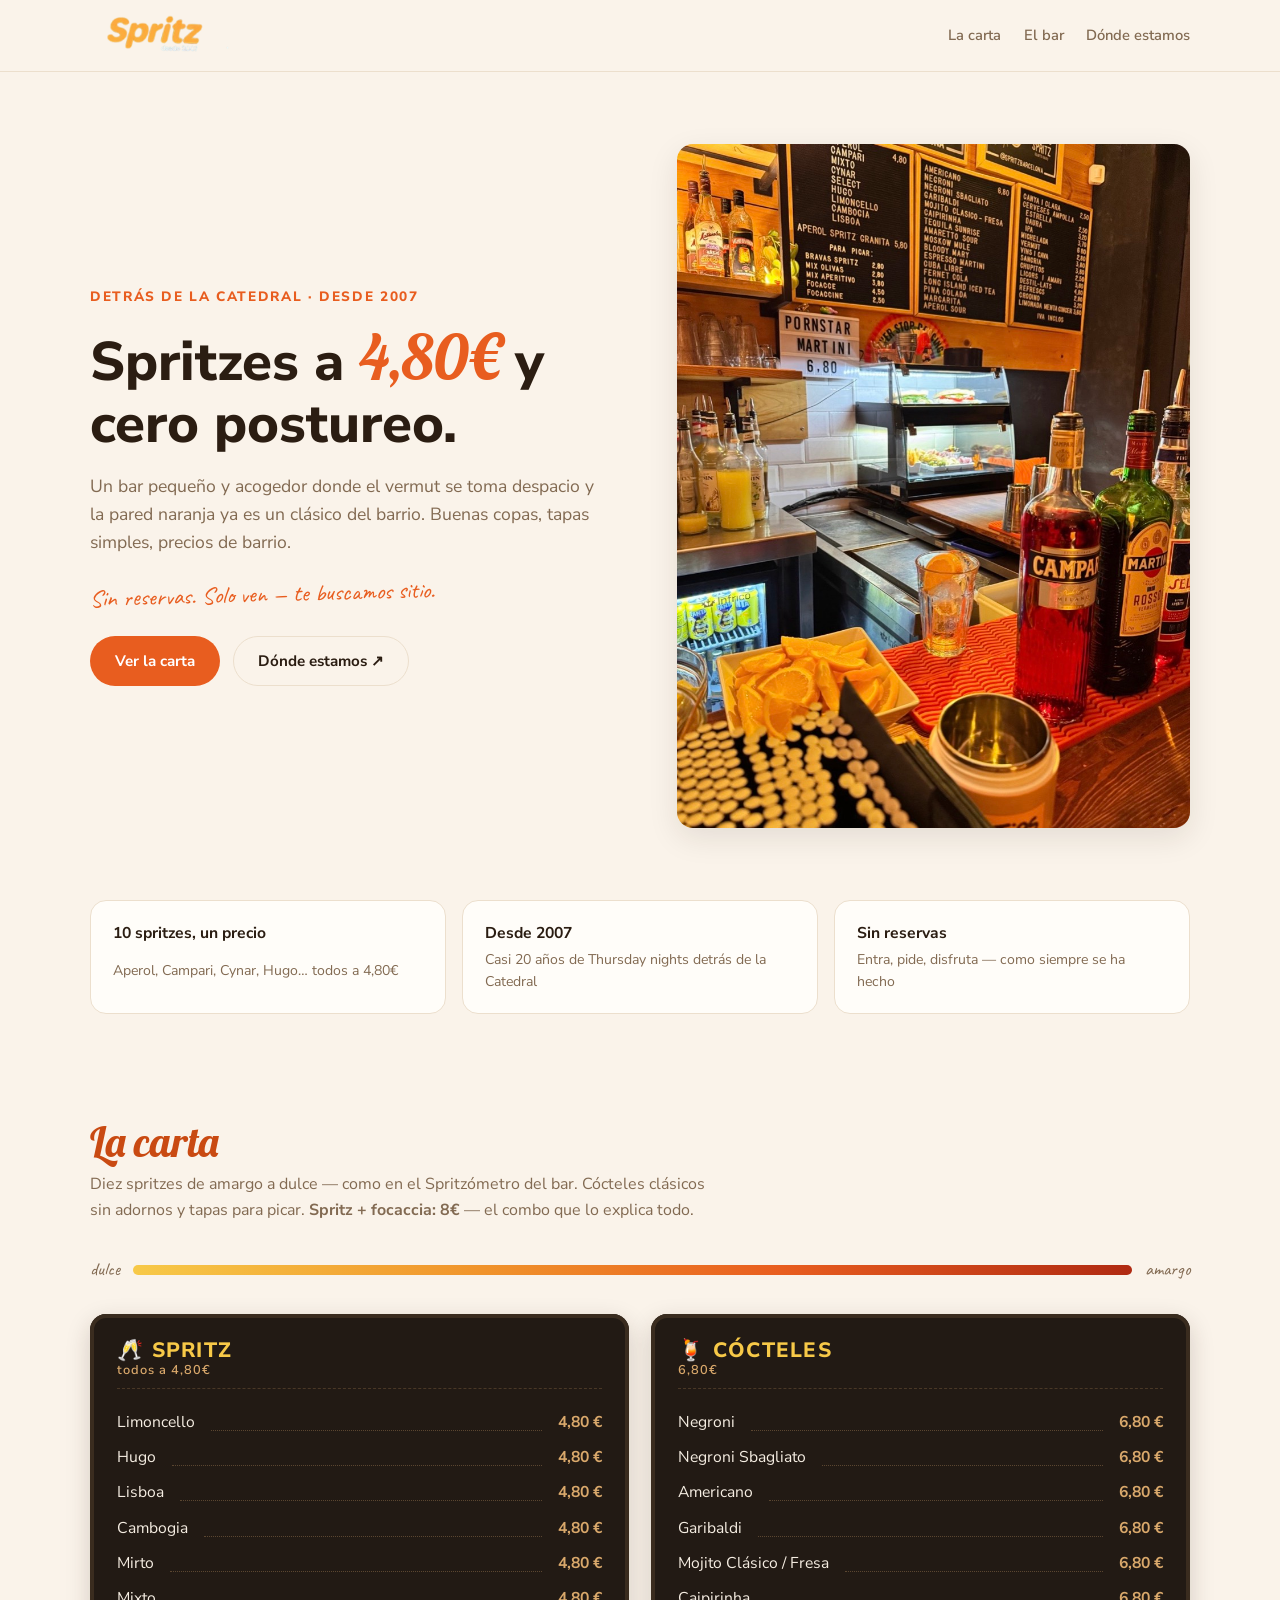
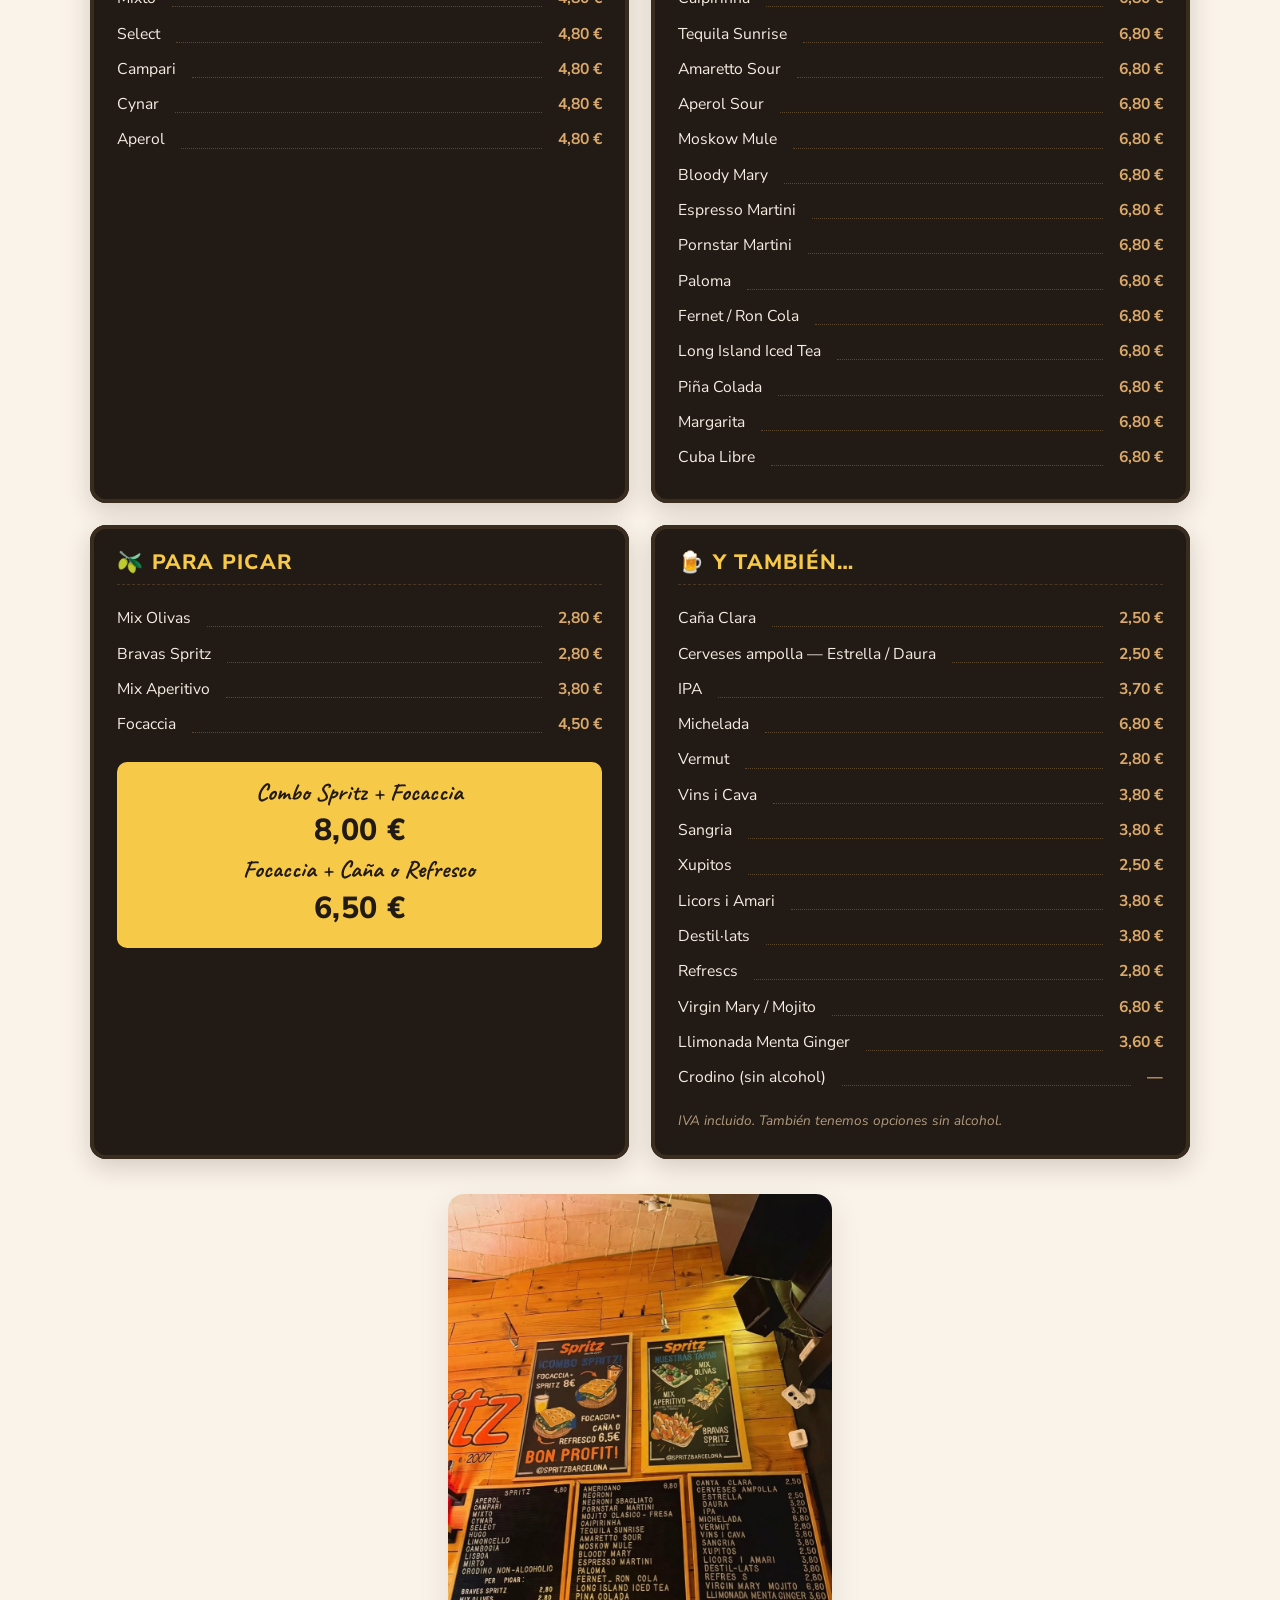
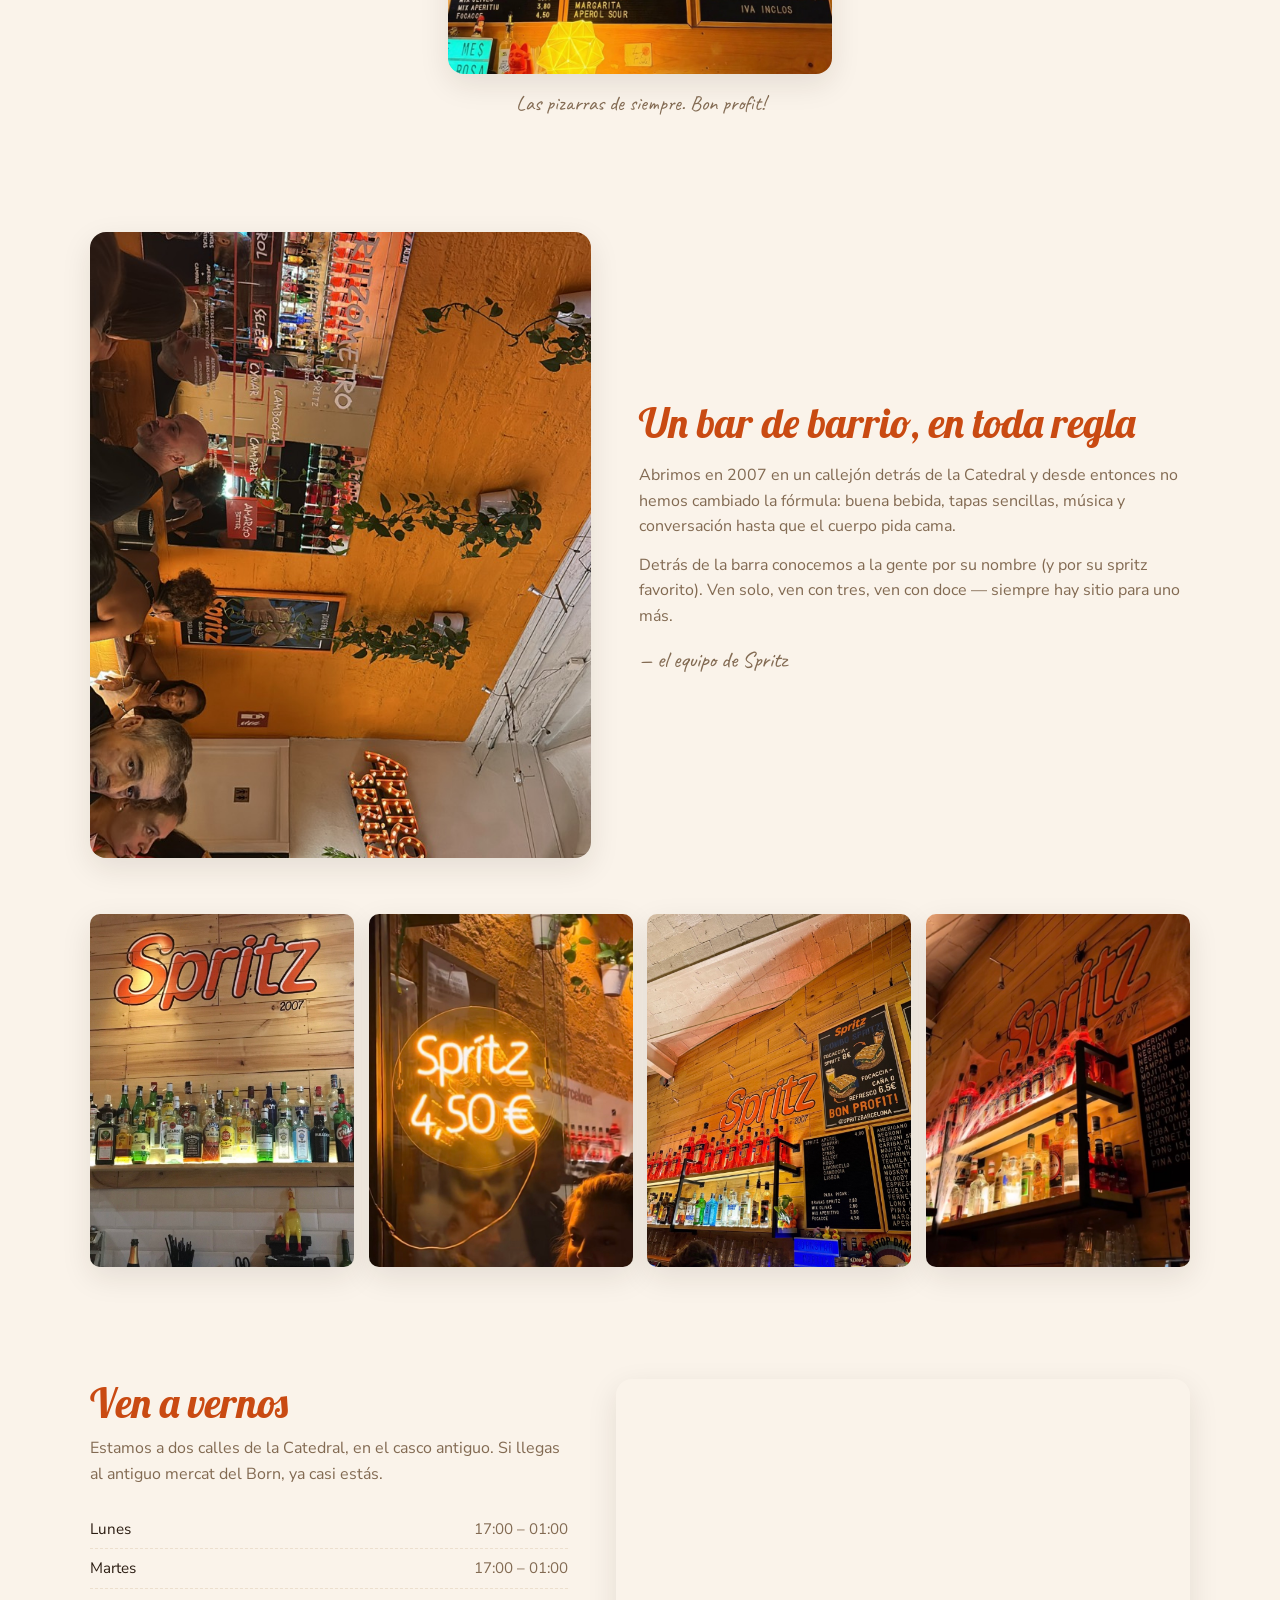
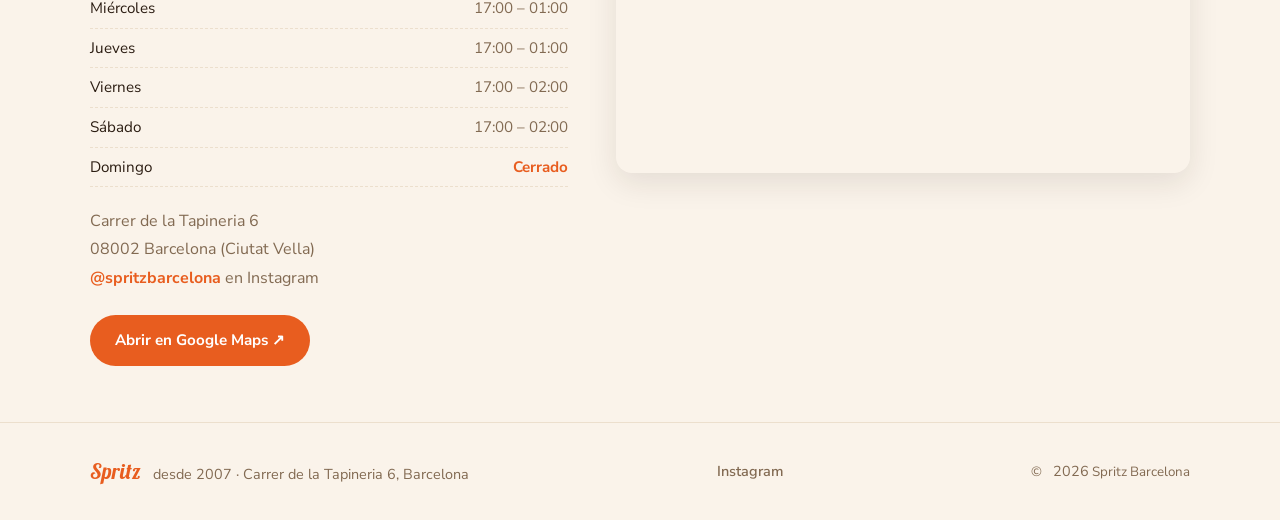
==== preview.html @ d7db5c10 "Initial build: Spritz Barcelona one-page site (menu, theme, gallery, map)" ====
<!doctype html>
<html lang="es">
  <head>
    <meta charset="UTF-8" />
    <meta name="viewport" content="width=device-width, initial-scale=1.0" />
    <title>Spritz Barcelona — Cocktail bar detrás de la Catedral desde 2007</title>
    <meta
      name="description"
      content="Spritz Barcelona: cocktail bar y tapas en Carrer de la Tapineria 6, Ciutat Vella. Spritzes a 4,80€, cócteles 6,80€. Sin reservas — ven cuando quieras. Desde 2007."
    />

    <!-- Open Graph -->
    <meta property="og:title" content="Spritz Barcelona — desde 2007" />
    <meta property="og:description" content="Spritzes a 4,80€, cócteles y tapas detrás de la Catedral. Sin reservas — solo ven." />
    <meta property="og:type" content="website" />
    <meta property="og:locale" content="es_ES" />
    <meta property="og:image" content="assets/web/orange-wall.jpg" />

    <!-- Fonts: retro script for the logo feel + friendly humanist body -->
    <link rel="preconnect" href="https://fonts.googleapis.com" />
    <link rel="preconnect" href="https://fonts.gstatic.com" crossorigin />
    <link
      href="https://fonts.googleapis.com/css2?family=Lobster&family=Nunito+Sans:ital,opsz,wght@0,6..12,400;0,6..12,600;0,6..12,700;0,6..12,800;1,6..12,400&family=Caveat:wght@600&display=swap"
      rel="stylesheet"
    />

    <style>
/* ============================================================
   SPRITZ BARCELONA — styles
   Palette & texture pulled from the room itself:
   burnt-orange wall, pine wood, letterboard black, cream.
   ============================================================ */

:root {
  /* Brand palette — from the orange wall + pine + letterboards */
  --c-primary: #e85d1f;        /* burnt orange — buttons, accents, prices */
  --c-primary-dark: #c94a12;   /* hover states */
  --c-bg: #faf3ea;             /* warm cream page background */
  --c-surface: #fffdf9;        /* cards, panels */
  --c-text: #2b1d12;           /* deep warm brown text */
  --c-text-muted: #826a52;     /* secondary text */
  --c-border: #ecdfcd;
  --c-wood: #d9a86b;           /* pine tone for strips/badges */
  --c-board: #221a14;          /* letterboard black */
  --c-board-text: #f5ede2;     /* letterboard cream text */

  /* Typography */
  --font-display: "Lobster", cursive;     /* retro script, like the wall logo */
  --font-body: "Nunito Sans", sans-serif;
  --font-hand: "Caveat", cursive;         /* handwritten accents */

  /* Shape & rhythm */
  --radius: 16px;
  --radius-sm: 10px;
  --max-width: 1100px;
  --shadow: 0 10px 30px rgb(43 29 18 / 0.1);
  --board-shadow: inset 0 0 0 4px #3a2c1f, 0 8px 24px rgb(43 29 18 / 0.18);
}

* { box-sizing: border-box; margin: 0; padding: 0; }

html { scroll-behavior: smooth; }

section[id] { scroll-margin-top: 80px; }

body {
  font-family: var(--font-body);
  background: var(--c-bg);
  color: var(--c-text);
  line-height: 1.6;
}

img { max-width: 100%; display: block; }

h1, h2, h3 { font-family: var(--font-body); line-height: 1.15; }

/* ---------- Topbar ---------- */
.topbar {
  position: sticky;
  top: 0;
  z-index: 50;
  display: flex;
  align-items: center;
  justify-content: space-between;
  gap: 1rem;
  padding: 0.6rem max(1.25rem, calc((100vw - var(--max-width)) / 2));
  background: color-mix(in srgb, var(--c-bg) 88%, transparent);
  backdrop-filter: blur(10px);
  border-bottom: 1px solid var(--c-border);
}

.brand { display: flex; align-items: center; gap: 0.6rem; text-decoration: none; color: inherit; }
.brand-logo { height: 52px; width: auto; }
.brand-name { font-family: var(--font-display); font-weight: 700; font-size: 1.05rem; }

.nav { display: flex; gap: 1.4rem; }
.nav a {
  color: var(--c-text-muted);
  text-decoration: none;
  font-size: 0.92rem;
  font-weight: 600;
}
.nav a:hover { color: var(--c-primary); }

/* ---------- Buttons ---------- */
.btn {
  display: inline-block;
  padding: 0.75rem 1.5rem;
  border-radius: 999px;
  font-weight: 700;
  font-size: 0.95rem;
  text-decoration: none;
  border: 1.5px solid transparent;
  cursor: pointer;
  transition: background 0.15s ease, color 0.15s ease, border-color 0.15s ease;
}
.btn.primary { background: var(--c-primary); color: #fff; }
.btn.primary:hover { background: var(--c-primary-dark); }
.btn.ghost { border-color: var(--c-border); color: var(--c-text); background: transparent; }
.btn.ghost:hover { border-color: var(--c-primary); color: var(--c-primary); }

.top-cta { display: none; }

/* ---------- Hero ---------- */
.hero {
  display: grid;
  grid-template-columns: 1.05fr 1fr;
  gap: 3rem;
  align-items: center;
  padding: 4.5rem max(1.25rem, calc((100vw - var(--max-width)) / 2));
}
.eyebrow {
  color: var(--c-primary);
  font-weight: 800;
  font-size: 0.85rem;
  text-transform: uppercase;
  letter-spacing: 0.12em;
  margin-bottom: 0.8rem;
}
.hero h1 { font-size: clamp(2.2rem, 5vw, 3.4rem); font-weight: 800; margin-bottom: 1rem; }
.price-pop {
  color: var(--c-primary);
  font-family: var(--font-display);
  font-weight: 400;
  font-size: 1.15em;
}
.hero-sub { color: var(--c-text-muted); font-size: 1.1rem; max-width: 46ch; }
.no-reservas {
  font-family: var(--font-hand);
  font-size: 1.5rem;
  color: var(--c-primary);
  margin-top: 1.2rem;
  transform: rotate(-1.5deg);
  display: inline-block;
}
.hero-actions { display: flex; gap: 0.8rem; margin-top: 1.4rem; flex-wrap: wrap; }
.hero-media img {
  border-radius: var(--radius);
  box-shadow: var(--shadow);
  aspect-ratio: 3 / 4;
  object-fit: cover;
}

/* ---------- Highlights ---------- */
.highlights {
  display: grid;
  grid-template-columns: repeat(3, 1fr);
  gap: 1rem;
  padding: 0 max(1.25rem, calc((100vw - var(--max-width)) / 2)) 3rem;
}
.highlight {
  background: var(--c-surface);
  border: 1px solid var(--c-border);
  border-radius: var(--radius);
  padding: 1.2rem 1.4rem;
  display: grid;
  gap: 0.2rem;
}
.highlight strong { font-size: 0.98rem; }
.highlight span { color: var(--c-text-muted); font-size: 0.88rem; }

/* ---------- Sections ---------- */
.section {
  padding: 3.5rem max(1.25rem, calc((100vw - var(--max-width)) / 2));
}
.section-head { max-width: 62ch; margin-bottom: 2rem; }
.section-head h2 {
  font-size: clamp(1.9rem, 4vw, 2.6rem);
  font-family: var(--font-display);
  font-weight: 400;
  color: var(--c-primary-dark);
}
.section-head p { color: var(--c-text-muted); margin-top: 0.4rem; }

/* ---------- Spritz strip (dulce → amargo) ---------- */
.spritz-strip {
  display: flex;
  align-items: center;
  gap: 0.8rem;
  margin-bottom: 1.8rem;
}
.strip-label {
  font-family: var(--font-hand);
  font-size: 1.15rem;
  color: var(--c-text-muted);
  white-space: nowrap;
}
.strip-dots {
  flex: 1;
  height: 10px;
  border-radius: 999px;
  background: linear-gradient(90deg, #f7c948 0%, #f0932b 35%, #e85d1f 65%, #b02a12 100%);
}

/* ---------- Menu blocks: letterboard style ---------- */
.menu-columns {
  display: grid;
  grid-template-columns: repeat(2, 1fr);
  gap: 1.4rem;
}
.menu-block {
  background: var(--c-board);
  border-radius: var(--radius);
  padding: 1.6rem 1.7rem 1.7rem;
  box-shadow: var(--board-shadow);
  color: var(--c-board-text);
}
.menu-block h3 {
  font-size: 1.3rem;
  font-weight: 800;
  letter-spacing: 0.06em;
  text-transform: uppercase;
  color: #f7c948;
  margin-bottom: 1rem;
  border-bottom: 1px dashed #4a3826;
  padding-bottom: 0.6rem;
}
.menu-price-note {
  display: block;
  font-size: 0.8rem;
  font-weight: 600;
  letter-spacing: 0.08em;
  color: var(--c-wood);
  text-transform: none;
}
.menu-block ul { list-style: none; }
.menu-block li {
  display: flex;
  justify-content: space-between;
  gap: 1rem;
  padding: 0.32rem 0;
  font-size: 0.98rem;
}
.menu-block li .dots {
  flex: 1;
  border-bottom: 1px dotted #5b4630;
  transform: translateY(-4px);
}
.menu-block li .item-price {
  color: var(--c-wood);
  font-weight: 700;
  white-space: nowrap;
}
.menu-note { margin-top: 0.9rem; font-size: 0.85rem; color: #b39b7e; font-style: italic; }

/* Combo card — the star of the letterboard */
.combo-card {
  margin-top: 1.2rem;
  background: #f7c948;
  color: var(--c-board);
  border-radius: var(--radius-sm);
  padding: 1rem 1.2rem;
  text-align: center;
}
.combo-card .combo-title {
  font-family: var(--font-hand);
  font-size: 1.5rem;
  font-weight: 700;
  line-height: 1.2;
}
.combo-card .combo-price {
  display: block;
  font-size: 1.9rem;
  font-weight: 800;
  letter-spacing: 0.02em;
}

/* Menu photo */
.menu-photo { margin-top: 2.2rem; text-align: center; }
.menu-photo img {
  border-radius: var(--radius);
  box-shadow: var(--shadow);
  margin: 0 auto;
  max-height: 480px;
  width: auto;
  max-width: 100%;
}
.menu-photo figcaption {
  margin-top: 0.8rem;
  font-family: var(--font-hand);
  font-size: 1.3rem;
  color: var(--c-text-muted);
}

/* ---------- About ---------- */
.about {
  display: grid;
  grid-template-columns: 1fr 1.1fr;
  gap: 3rem;
  align-items: center;
}
.about-media img { border-radius: var(--radius); box-shadow: var(--shadow); aspect-ratio: 4 / 5; object-fit: cover; }
.about-copy h2 {
  font-family: var(--font-display);
  font-weight: 400;
  font-size: clamp(1.9rem, 4vw, 2.6rem);
  color: var(--c-primary-dark);
  margin-bottom: 1rem;
}
.about-copy p { color: var(--c-text-muted); margin-bottom: 0.8rem; }
.about-signature { font-family: var(--font-hand); font-size: 1.4rem; color: var(--c-primary); }

/* ---------- Gallery ---------- */
.gallery {
  display: grid;
  grid-template-columns: repeat(4, 1fr);
  gap: 0.9rem;
  padding: 0 max(1.25rem, calc((100vw - var(--max-width)) / 2)) 3.5rem;
}
.gallery img {
  width: 100%;
  aspect-ratio: 3 / 4;
  object-fit: cover;
  border-radius: var(--radius-sm);
  box-shadow: var(--shadow);
}

/* ---------- Visit ---------- */
.visit {
  display: grid;
  grid-template-columns: 1fr 1.2fr;
  gap: 3rem;
  align-items: start;
}
.visit-info h2 {
  font-family: var(--font-display);
  font-weight: 400;
  font-size: clamp(1.9rem, 4vw, 2.6rem);
  color: var(--c-primary-dark);
  margin-bottom: 0.6rem;
}
.visit-lede { color: var(--c-text-muted); margin-bottom: 1.4rem; }
.hours-list { list-style: none; margin-bottom: 1.2rem; }
.hours-list li {
  display: flex;
  justify-content: space-between;
  padding: 0.45rem 0;
  border-bottom: 1px dashed var(--c-border);
  font-size: 0.95rem;
}
.hours-list li span:last-child { color: var(--c-text-muted); }
.hours-list li.closed span:last-child { color: var(--c-primary); font-weight: 700; }
address { font-style: normal; color: var(--c-text-muted); line-height: 1.8; margin-bottom: 1.4rem; }
address a { color: var(--c-primary); text-decoration: none; font-weight: 700; }
.visit-actions { display: flex; gap: 0.8rem; flex-wrap: wrap; }
.visit-map iframe {
  width: 100%;
  aspect-ratio: 16 / 11;
  border: 0;
  border-radius: var(--radius);
  box-shadow: var(--shadow);
}

/* ---------- Footer ---------- */
.footer {
  display: flex;
  justify-content: space-between;
  align-items: center;
  flex-wrap: wrap;
  gap: 1rem;
  padding: 2rem max(1.25rem, calc((100vw - var(--max-width)) / 2));
  border-top: 1px solid var(--c-border);
}
.footer strong { font-family: var(--font-display); font-size: 1.3rem; font-weight: 400; color: var(--c-primary); }
.footer span { color: var(--c-text-muted); font-size: 0.9rem; margin-left: 0.5rem; }
.footer-links { display: flex; gap: 1.2rem; }
.footer-links a { color: var(--c-text-muted); text-decoration: none; font-size: 0.9rem; font-weight: 600; }
.footer-links a:hover { color: var(--c-primary); }
.footer small { color: var(--c-text-muted); }

/* ---------- Mobile ---------- */
@media (max-width: 860px) {
  .nav { display: none; }
  .top-cta { display: inline-block; padding: 0.55rem 1.1rem; font-size: 0.85rem; }
  .hero { grid-template-columns: 1fr; padding-top: 3rem; gap: 2rem; }
  .hero-media img { aspect-ratio: 4 / 3; }
  .highlights { grid-template-columns: 1fr; }
  .menu-columns { grid-template-columns: 1fr; }
  .gallery { grid-template-columns: repeat(2, 1fr); }
  .about, .visit { grid-template-columns: 1fr; gap: 2rem; }
}

</style>
    <link rel="icon" type="image/png" href="assets/web/logo.png" />
  </head>

  <body>
    <header class="topbar">
      <a class="brand" href="#top">
        <img class="brand-logo" src="[data-uri]" alt="Spritz" />
      </a>
      <nav class="nav" aria-label="Secciones">
        <a href="#carta">La carta</a>
        <a href="#historia">El bar</a>
        <a href="#visita">Dónde estamos</a>
      </nav>
      <a class="top-cta" href="#visita">Cómo llegar</a>
    </header>

    <main id="top">
      <!-- HERO -->
      <section class="hero">
        <div class="hero-copy">
          <p class="eyebrow">Detrás de la Catedral · desde 2007</p>
          <h1>Spritzes a <span class="price-pop">4,80€</span> y cero postureo.</h1>
          <p class="hero-sub">
            Un bar pequeño y acogedor donde el vermut se toma despacio y la pared naranja
            ya es un clásico del barrio. Buenas copas, tapas simples, precios de barrio.
          </p>
          <p class="no-reservas">Sin reservas. Solo ven — te buscamos sitio.</p>
          <div class="hero-actions">
            <a class="btn primary" href="#carta">Ver la carta</a>
            <a class="btn ghost" href="#visita">Dónde estamos ↗</a>
          </div>
        </div>
        <div class="hero-media">
          <img src="[data-uri]" alt="La pared naranja de Spritz Barcelona con plantas colgando" />
        </div>
      </section>

      <!-- HIGHLIGHTS -->
      <section class="highlights">
        <div class="highlight"><strong>10 spritzes, un precio</strong><span>Aperol, Campari, Cynar, Hugo… todos a 4,80€</span></div>
        <div class="highlight"><strong>Desde 2007</strong><span>Casi 20 años de Thursday nights detrás de la Catedral</span></div>
        <div class="highlight"><strong>Sin reservas</strong><span>Entra, pide, disfruta — como siempre se ha hecho</span></div>
      </section>

      <!-- CARTA -->
      <section id="carta" class="section">
        <div class="section-head">
          <h2>La carta</h2>
          <p>
            Diez spritzes de amargo a dulce — como en el Spritzómetro del bar. Cócteles
            clásicos sin adornos y tapas para picar. <strong>Spritz + focaccia: 8€</strong> —
            el combo que lo explica todo.
          </p>
        </div>

        <div class="spritz-strip" id="spritzStrip" aria-hidden="true">
          <span class="strip-label">dulce</span>
          <div class="strip-dots"></div>
          <span class="strip-label">amargo</span>
        </div>

        <div class="menu-columns">
          <section class="menu-block" id="menuSpritzes">
            <h3>🥂 Spritz <span class="menu-price-note">todos a 4,80€</span></h3>
            <ul id="spritzList"></ul>
          </section>

          <section class="menu-block" id="menuCocktails">
            <h3>🍹 Cócteles <span class="menu-price-note">6,80€</span></h3>
            <ul id="cocktailList"></ul>
          </section>

          <section class="menu-block" id="menuTapas">
            <h3>🫒 Para picar</h3>
            <ul id="tapasList"></ul>
            <div class="combo-card" id="comboList"></div>
          </section>

          <section class="menu-block" id="menuBebidas">
            <h3>🍺 Y también…</h3>
            <ul id="bebidasList"></ul>
            <p class="menu-note">IVA incluido. También tenemos opciones sin alcohol.</p>
          </section>
        </div>

        <figure class="menu-photo">
          <img src="[data-uri]" alt="Las pizarras de la carta en Spritz Barcelona" loading="lazy" />
          <figcaption>Las pizarras de siempre. Bon profit!</figcaption>
        </figure>
      </section>

      <!-- HISTORIA -->
      <section id="historia" class="section about">
        <div class="about-media">
          <img src="[data-uri]" alt="La barra de Spritz Barcelona con las botellas iluminadas" loading="lazy" />
        </div>
        <div class="about-copy">
          <h2>Un bar de barrio, en toda regla</h2>
          <p>
            Abrimos en 2007 en un callejón detrás de la Catedral y desde entonces no hemos
            cambiado la fórmula: buena bebida, tapas sencillas, música y conversación hasta
            que el cuerpo pida cama.
          </p>
          <p>
            Detrás de la barra conocemos a la gente por su nombre (y por su spritz
            favorito). Ven solo, ven con tres, ven con doce — siempre hay sitio para uno más.
          </p>
          <p class="about-signature">— el equipo de Spritz</p>
        </div>
      </section>

      <!-- GALERÍA -->
      <section class="gallery" aria-label="Fotos del bar">
        <img src="[data-uri]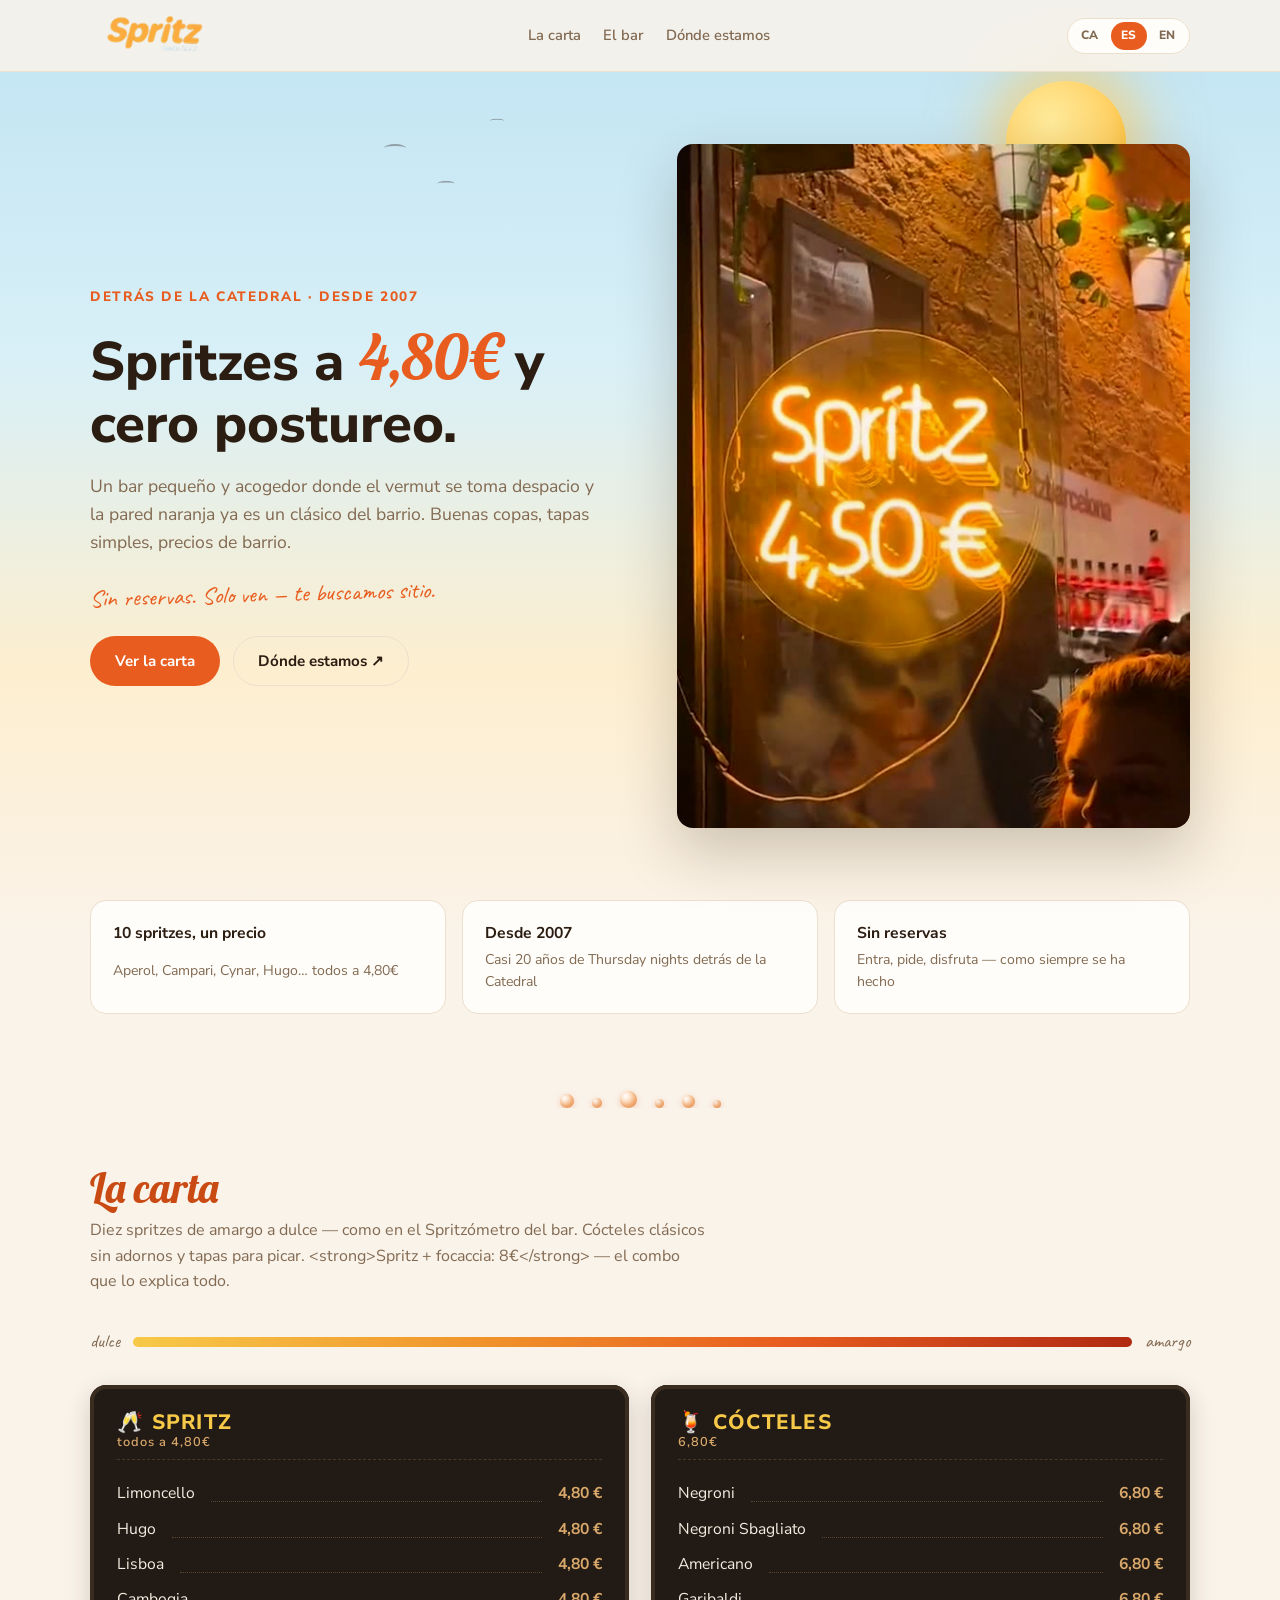
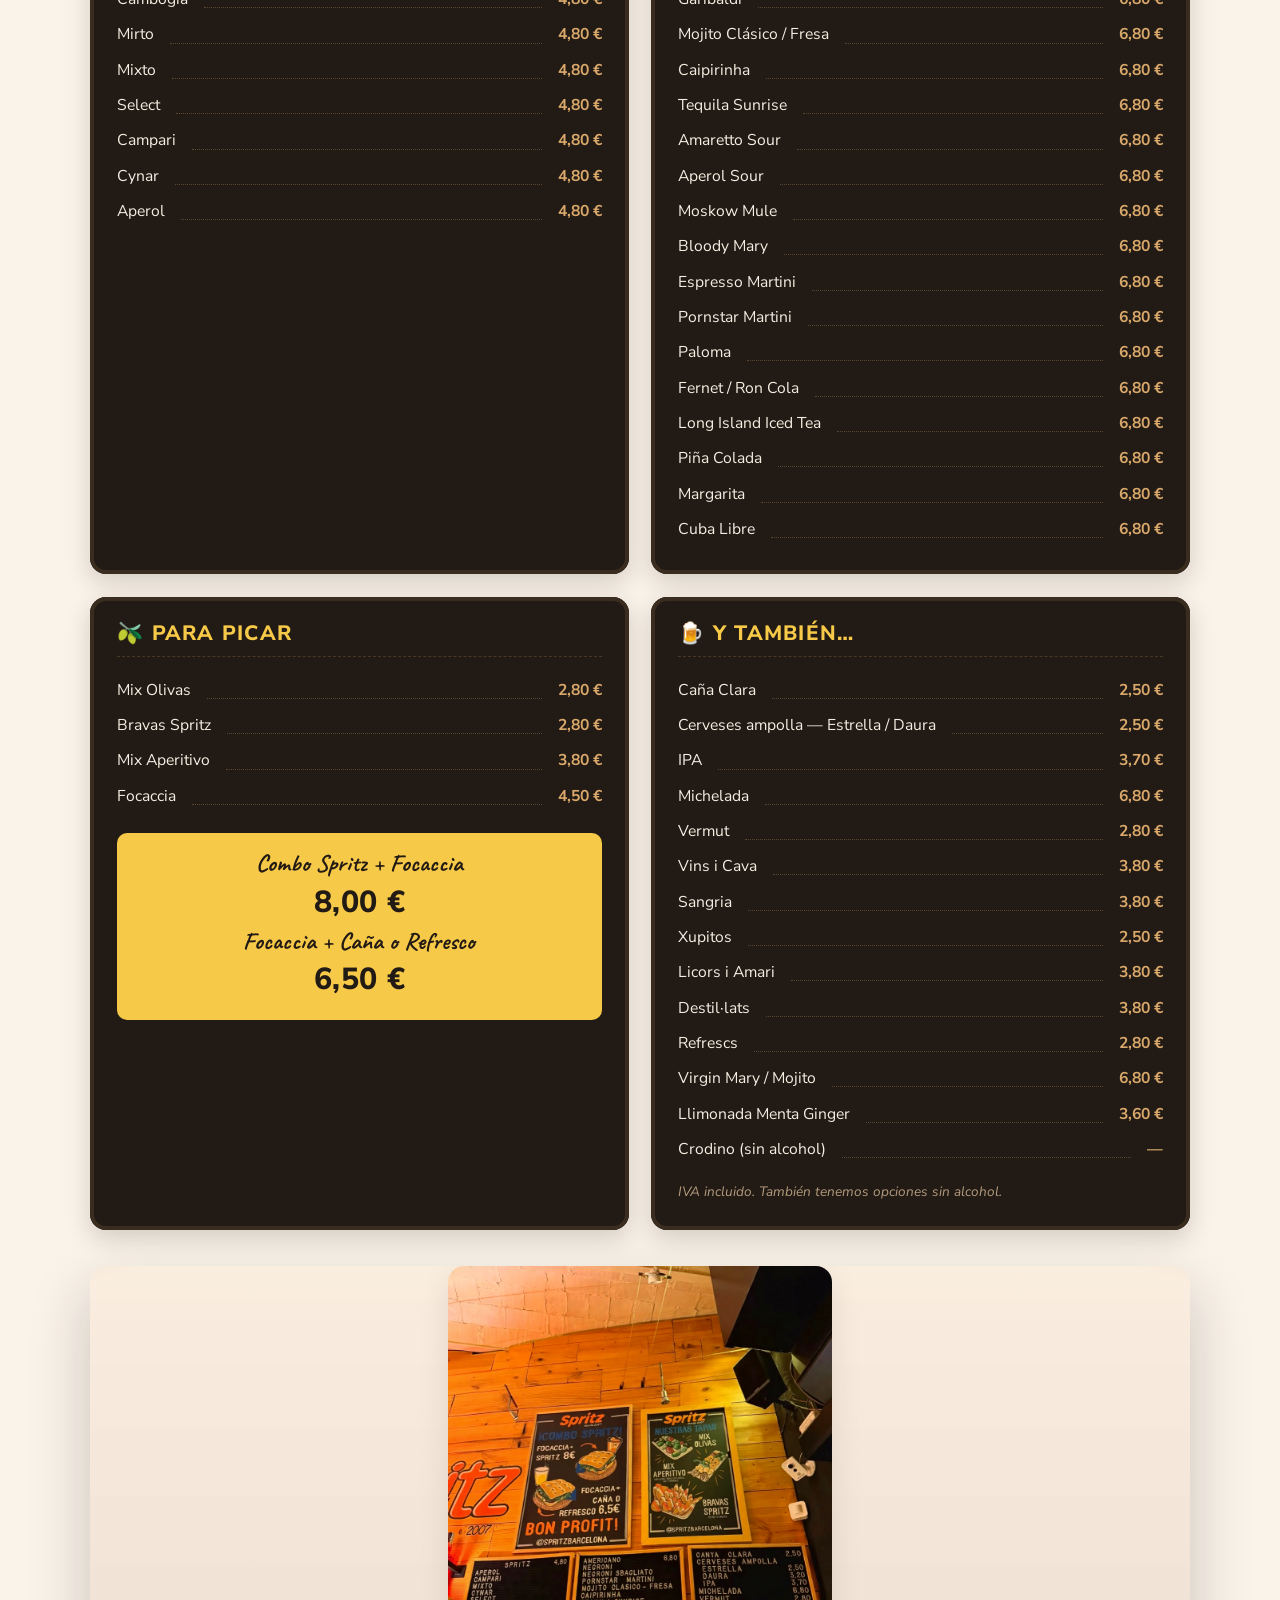
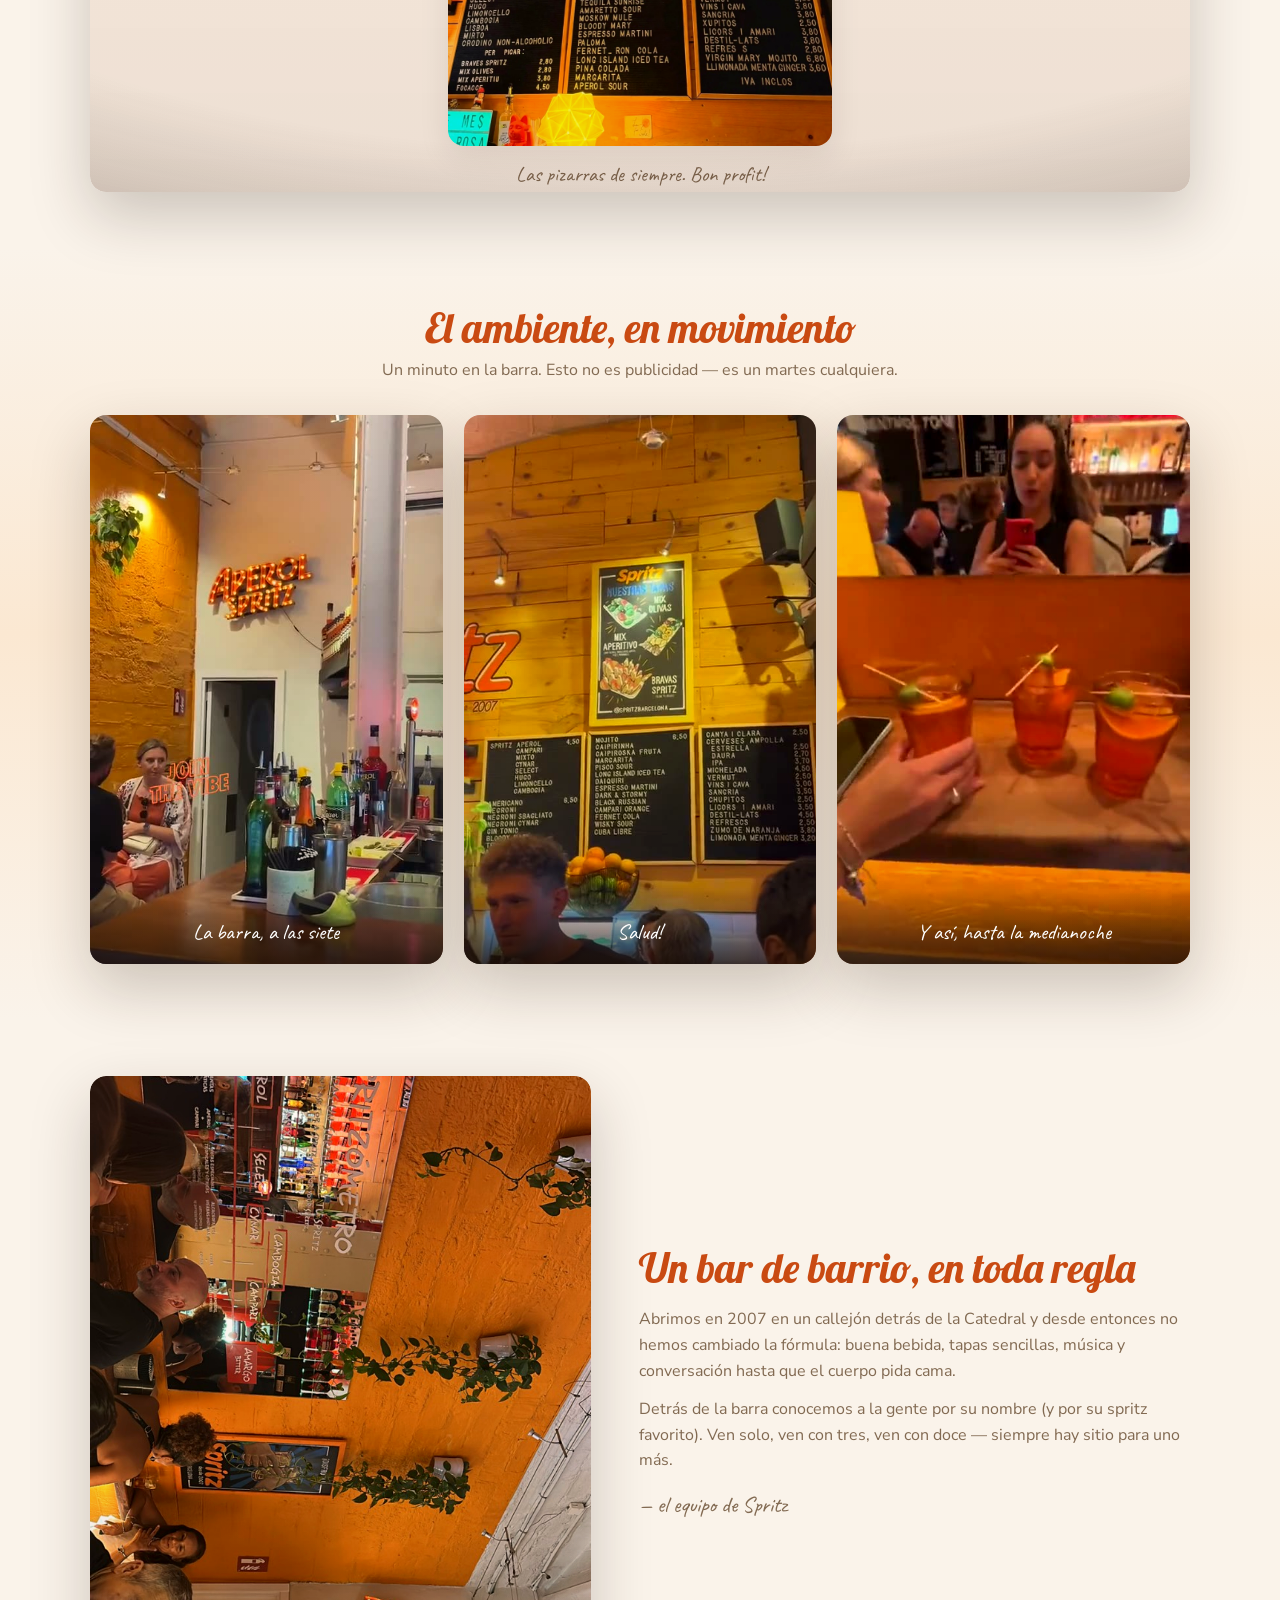
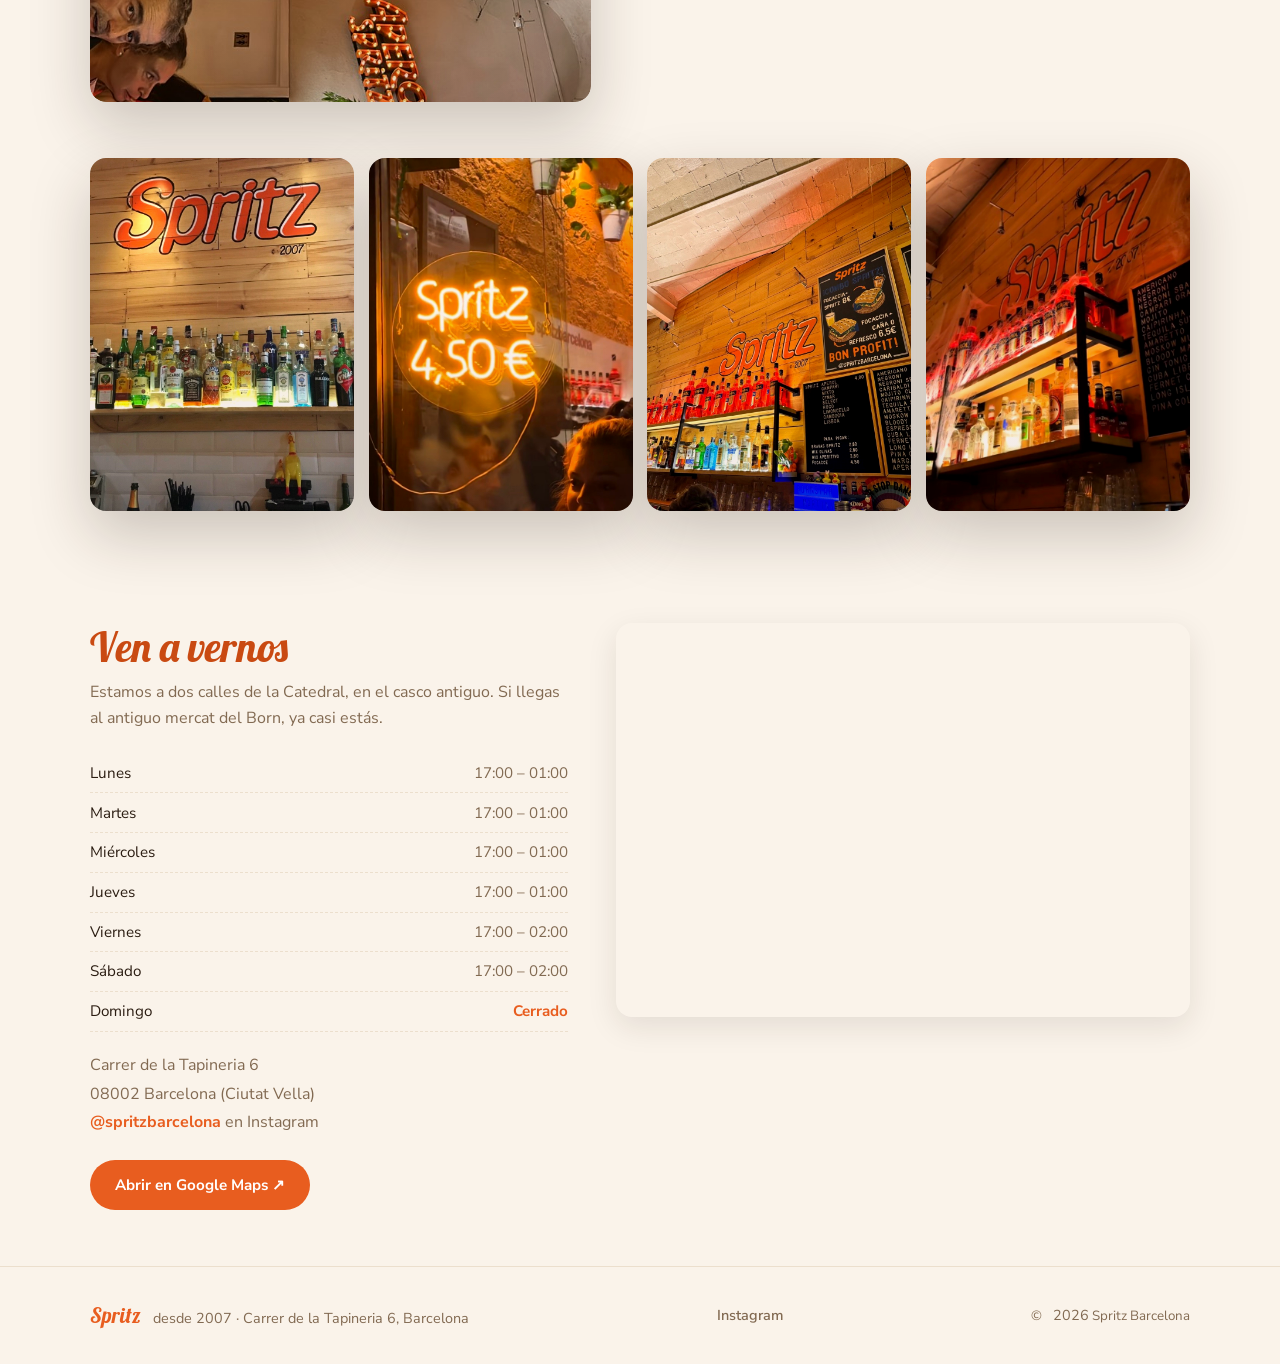
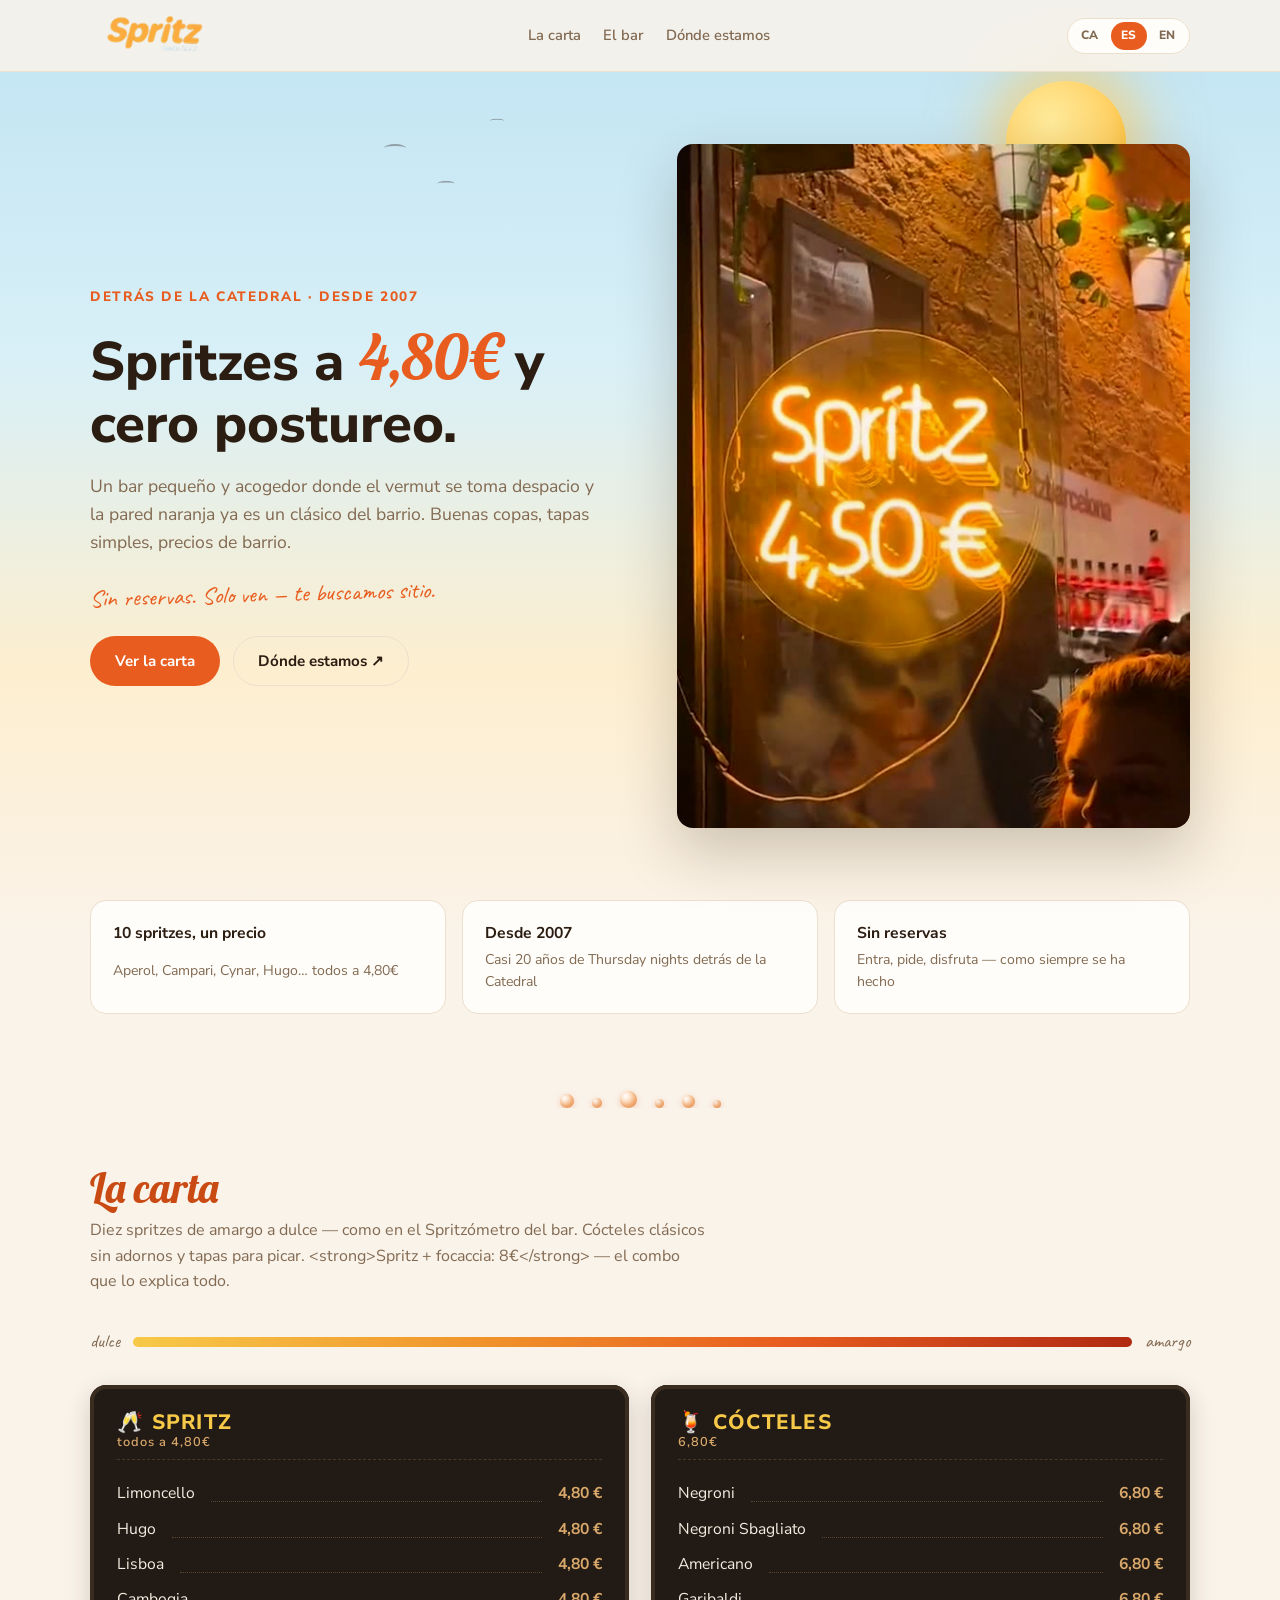
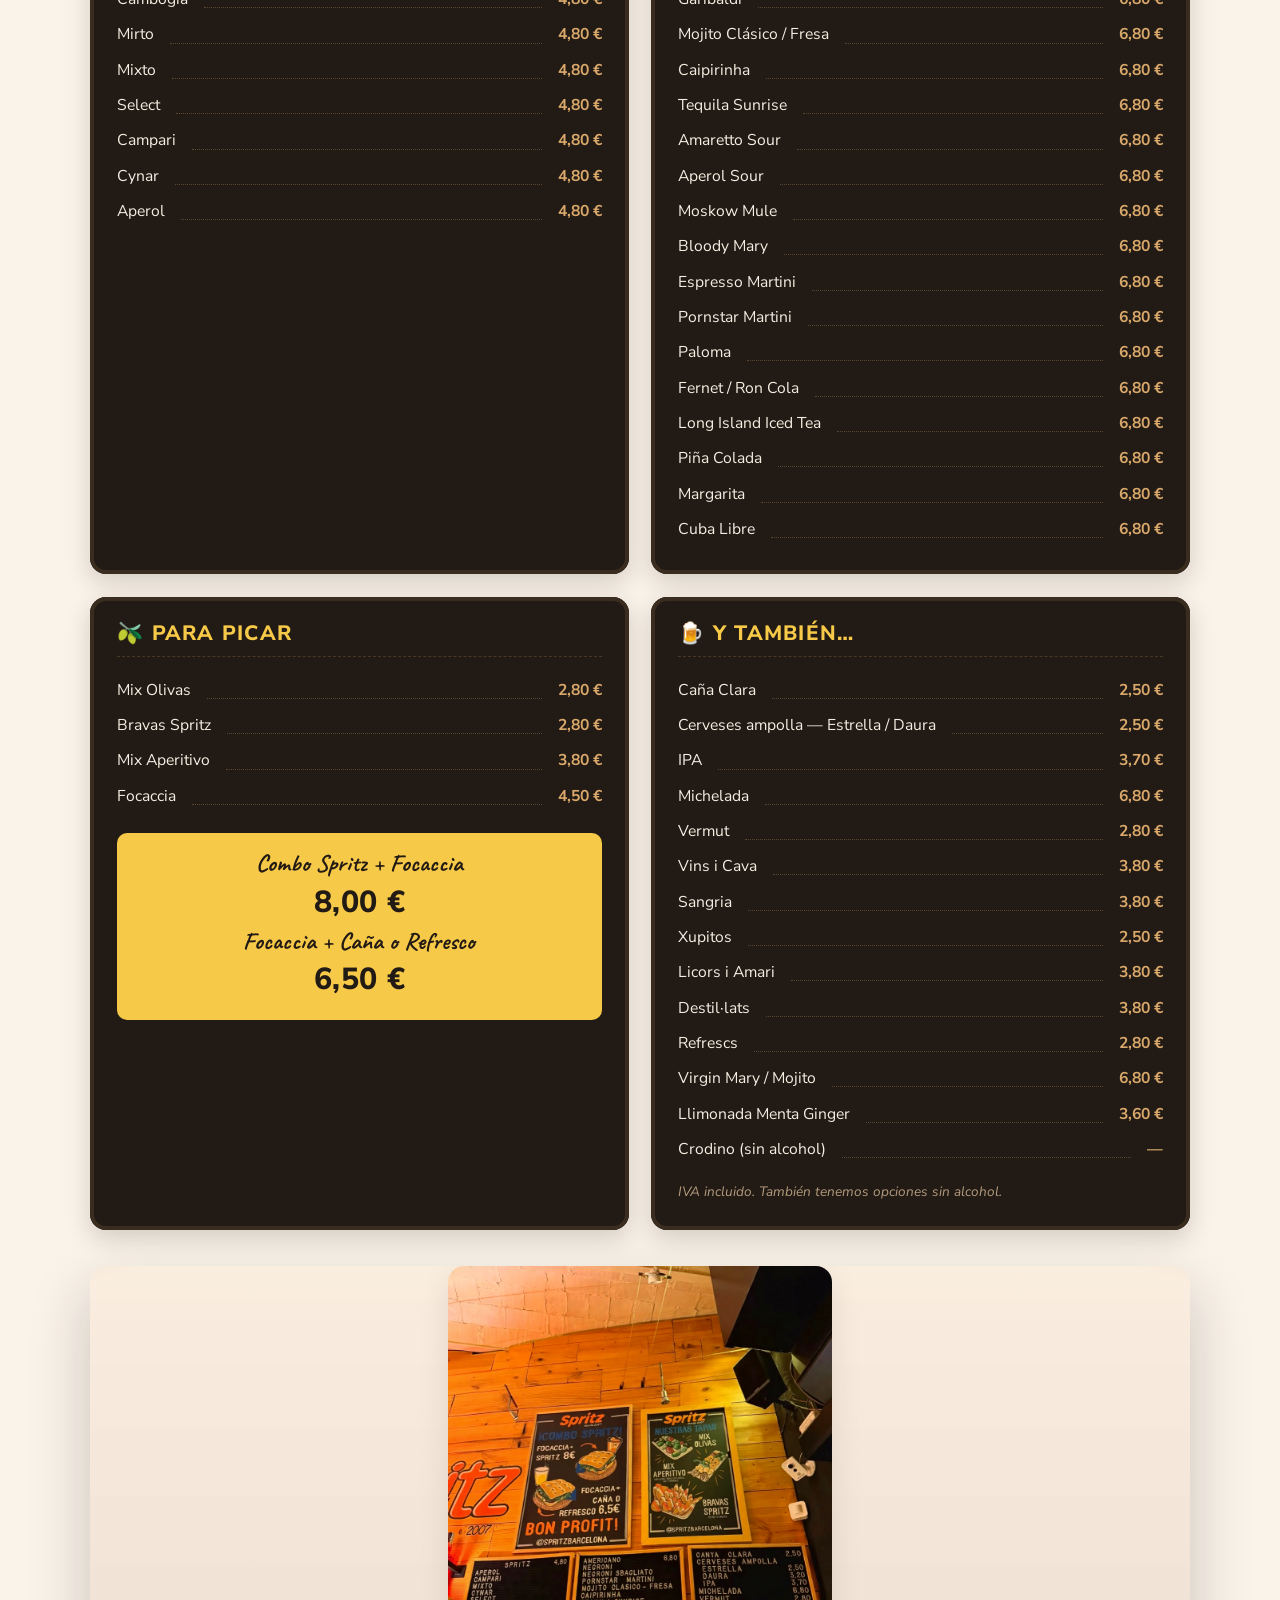
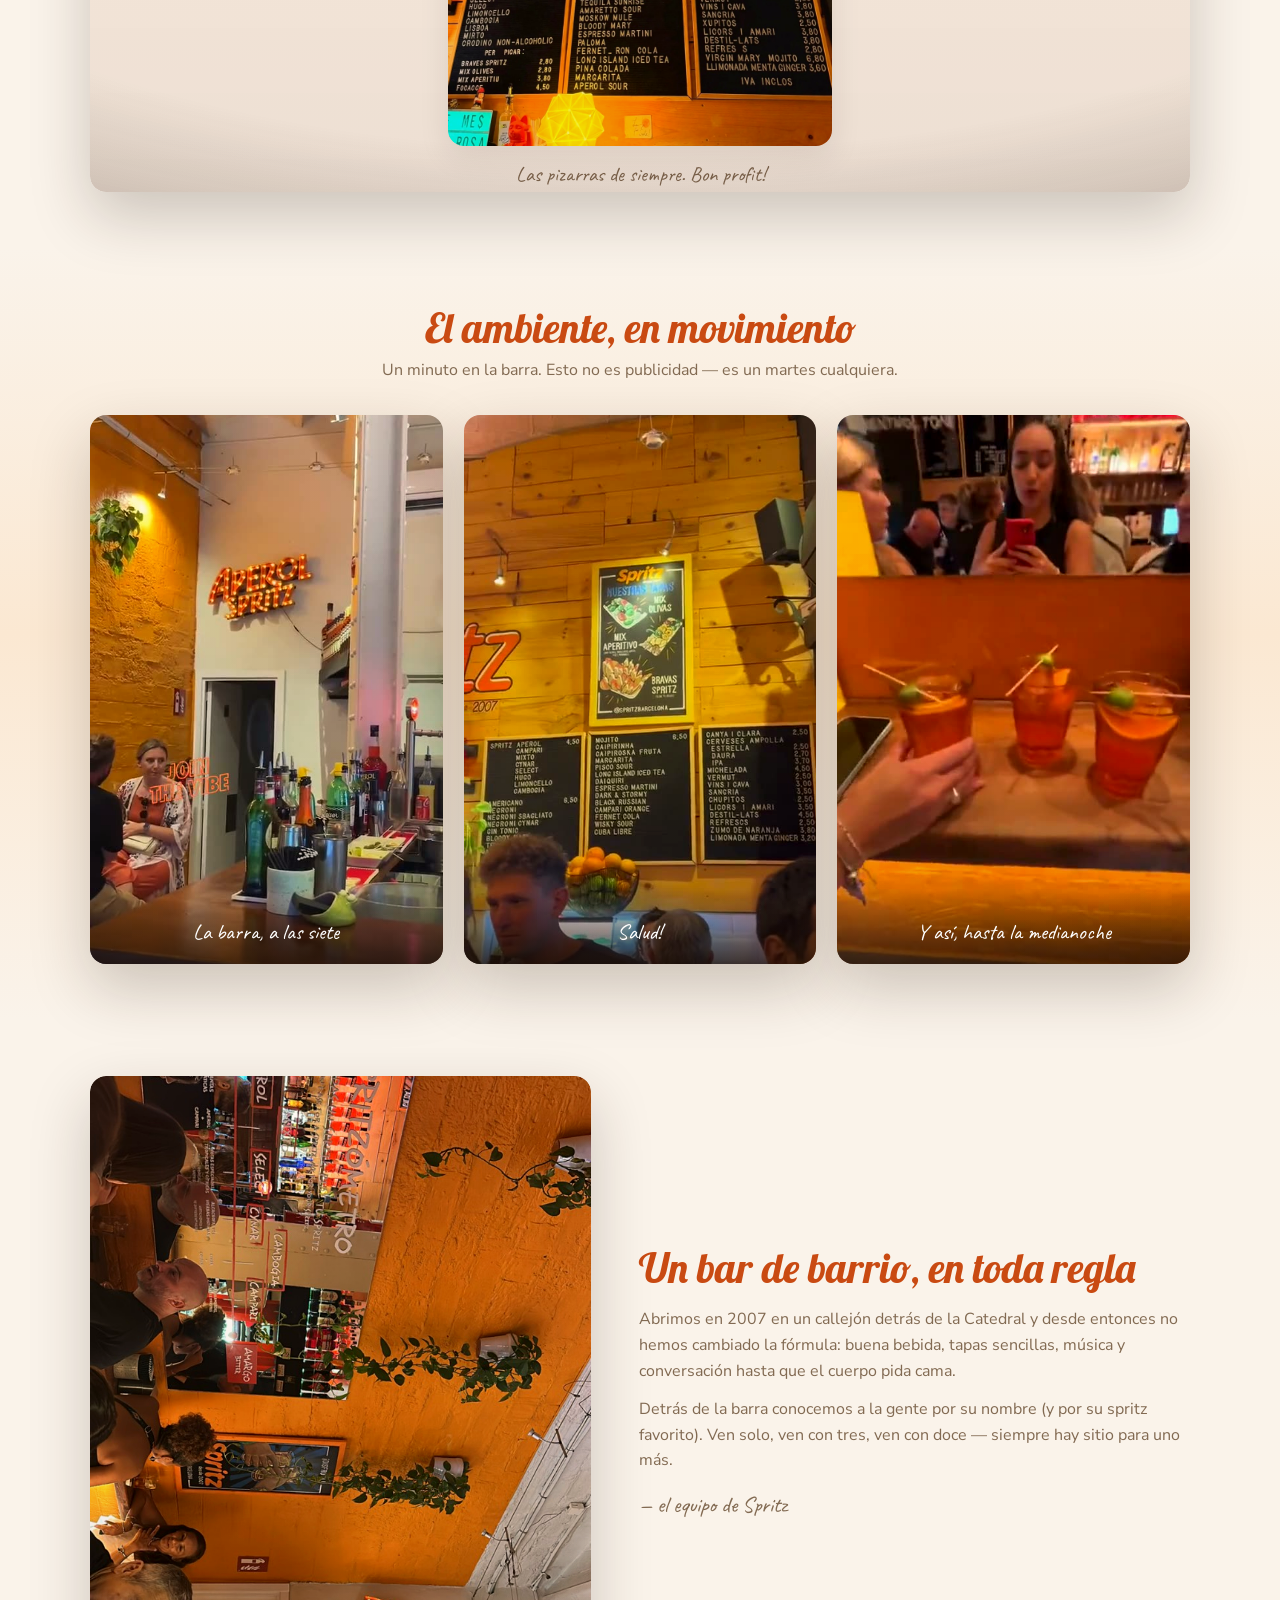
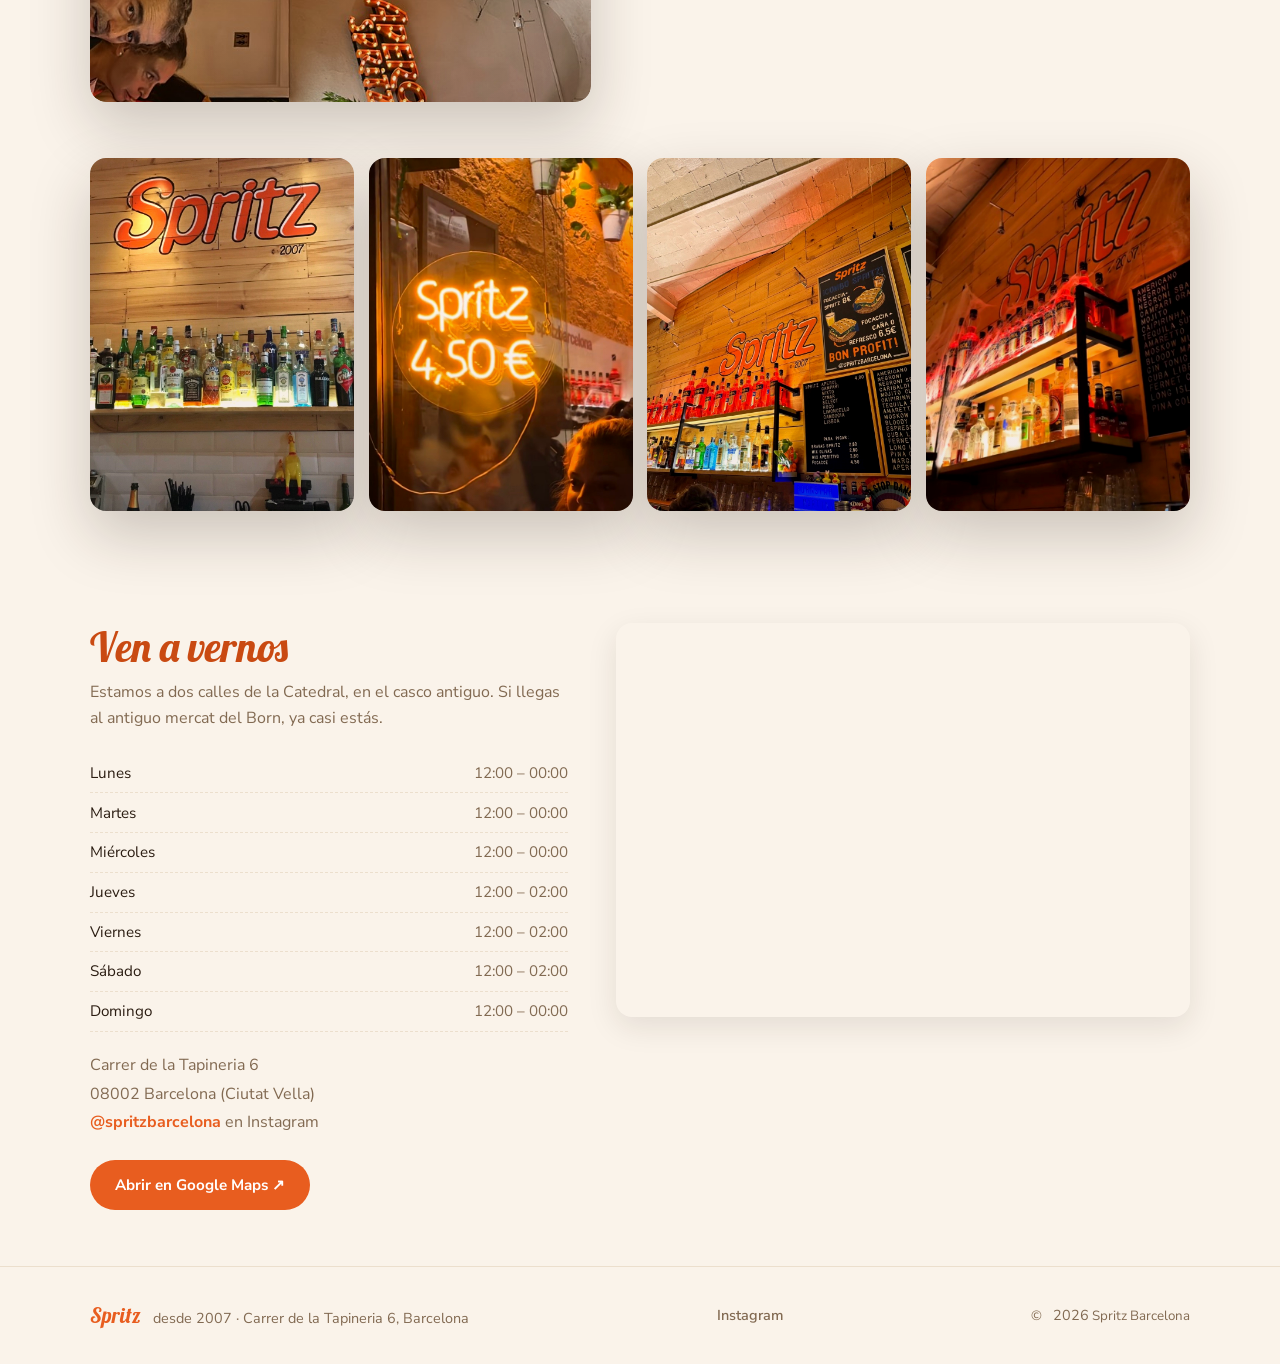
